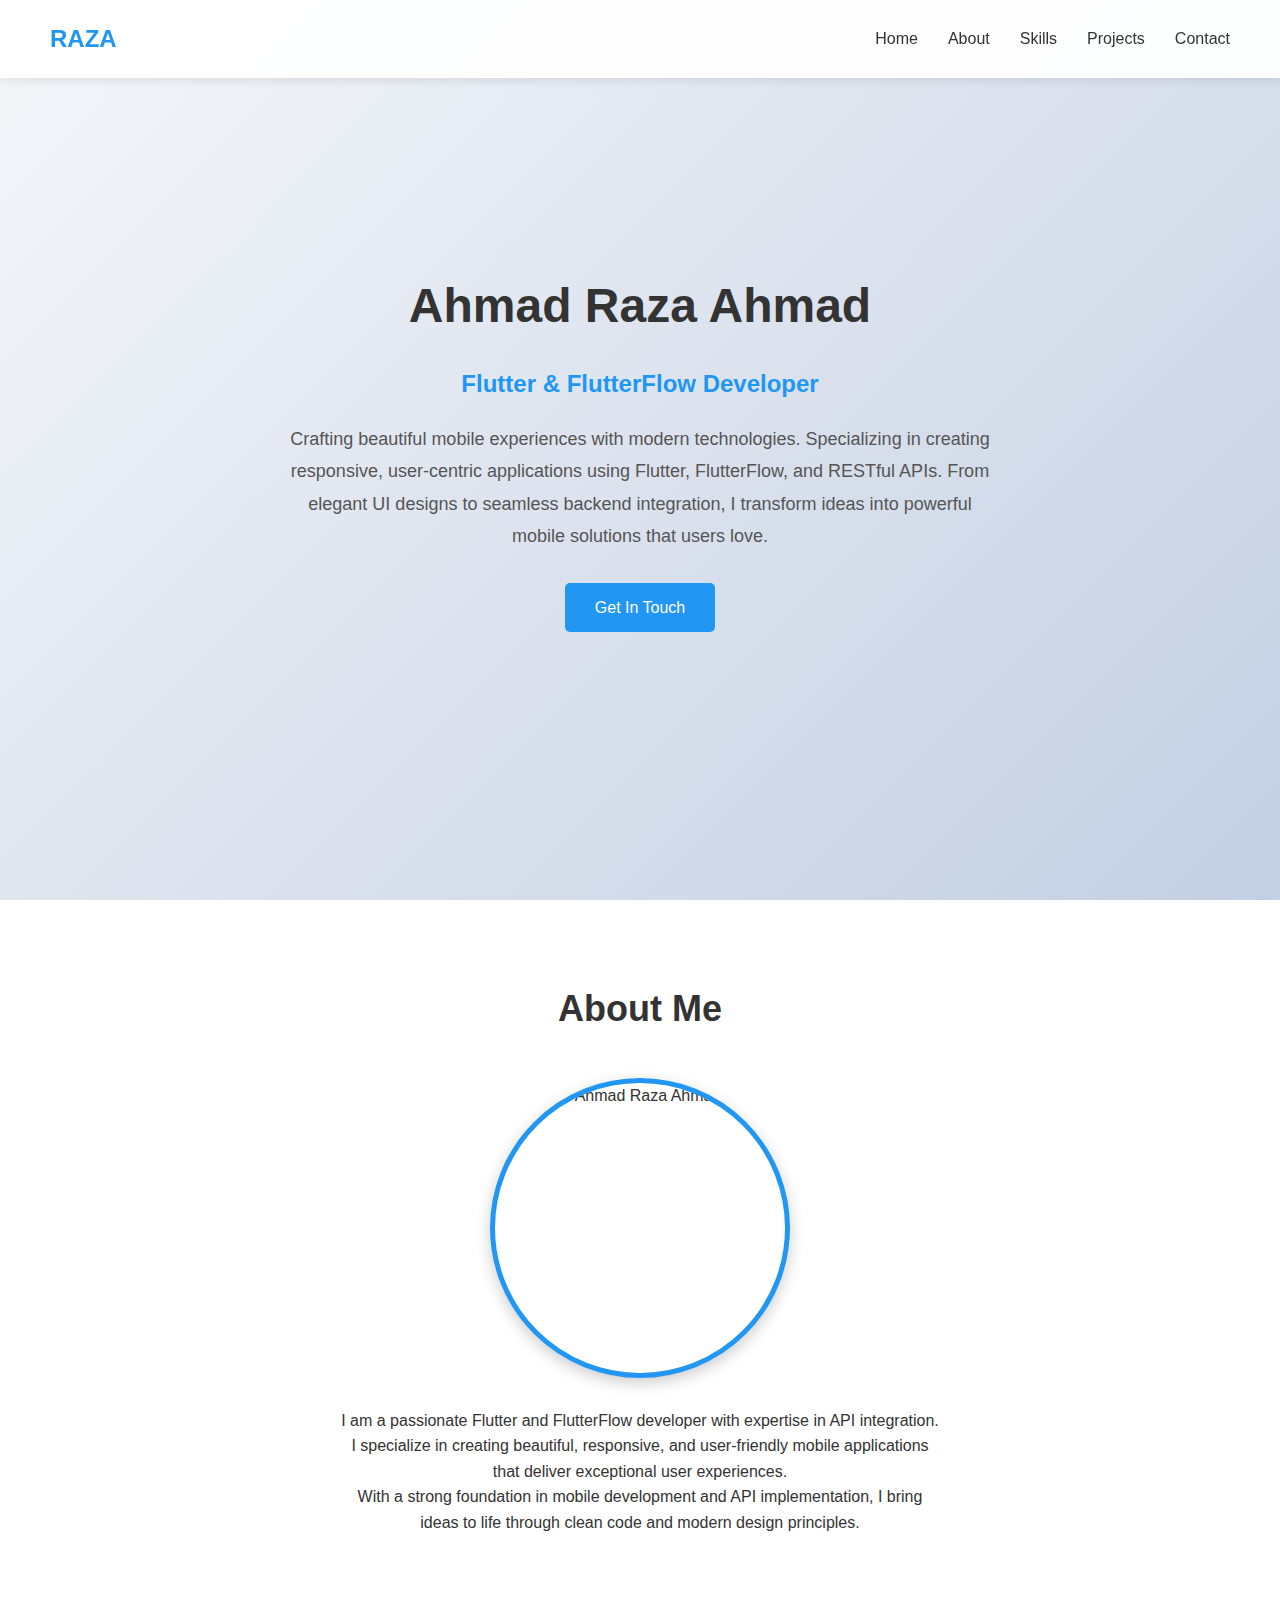
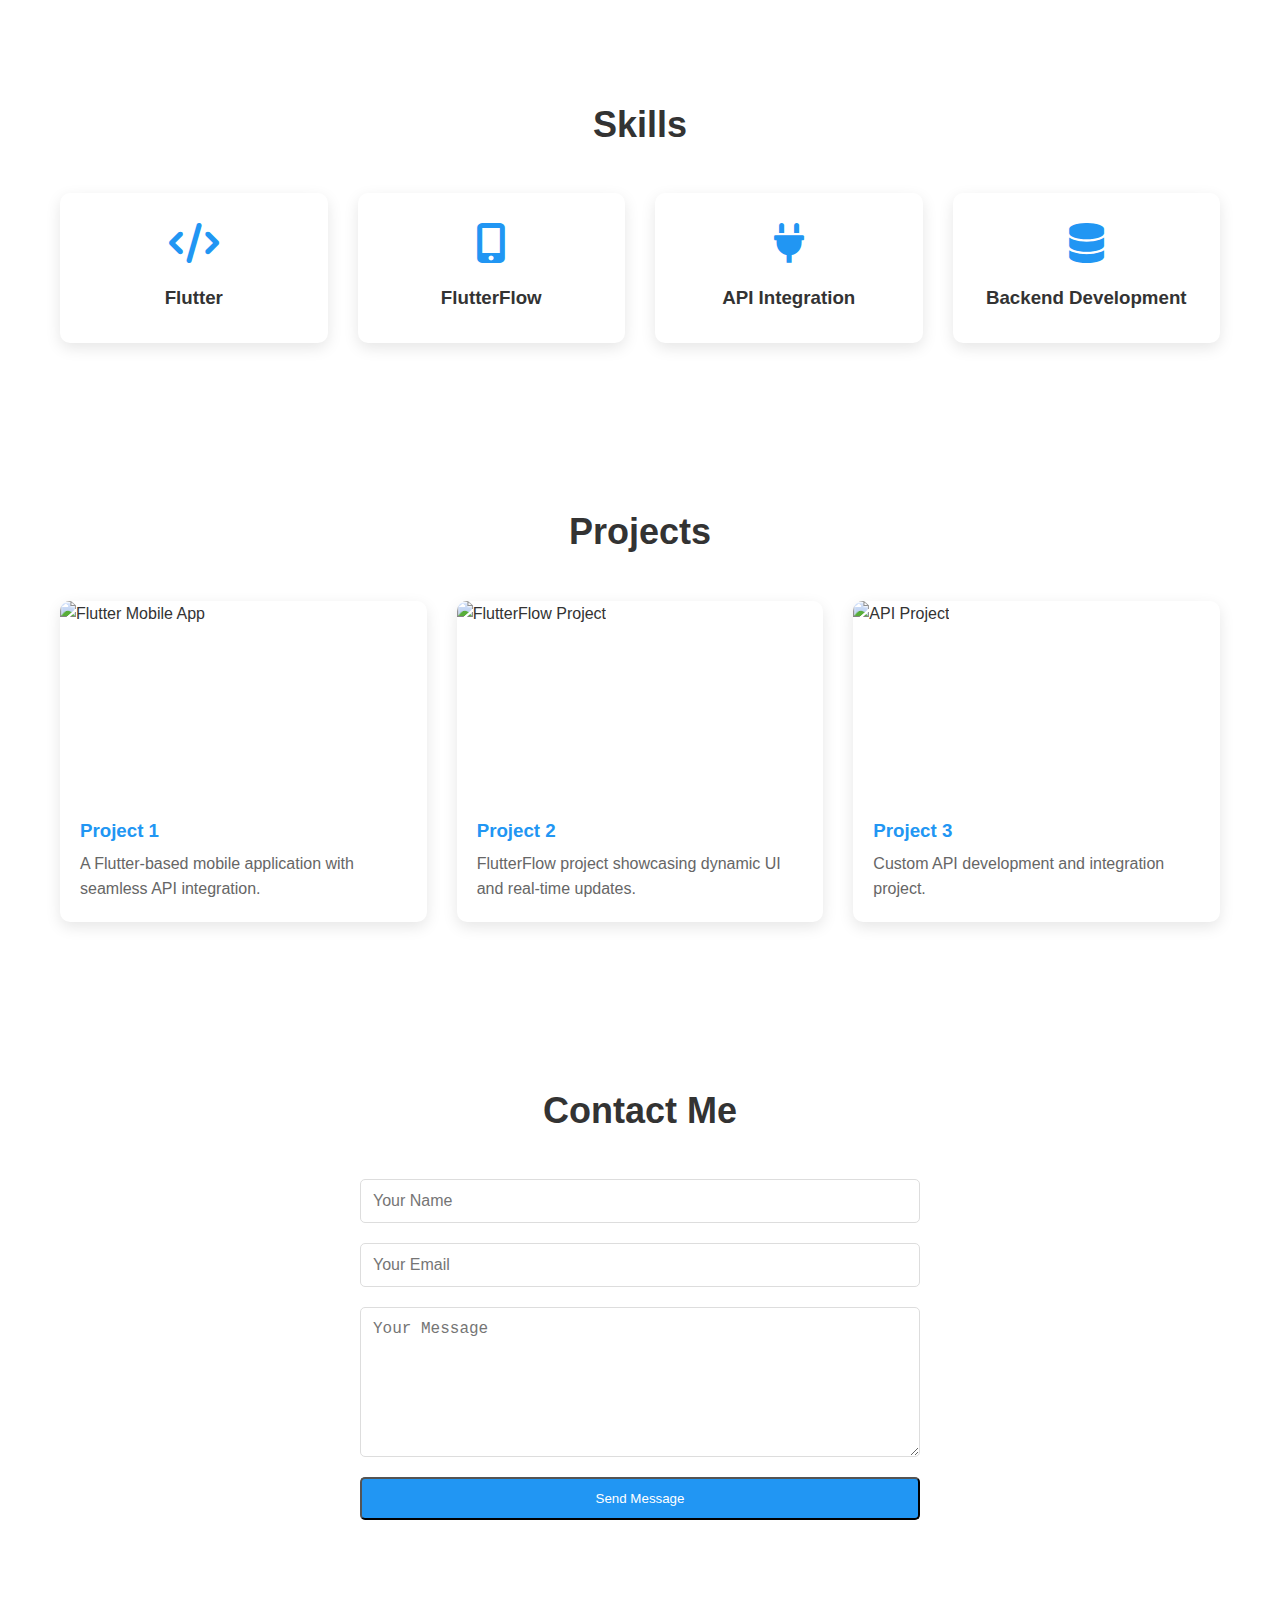
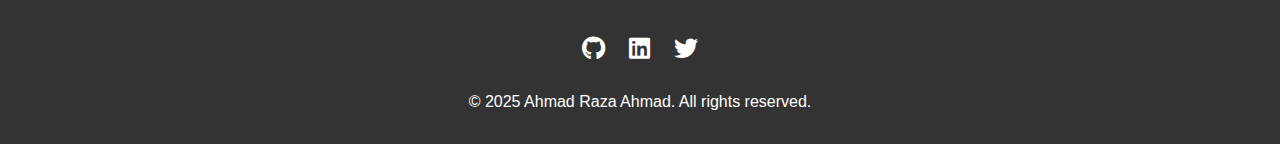
==== index.html @ 71ccba7c "ok updated" ====
<!DOCTYPE html>
<html lang="en">
<head>
    <meta charset="UTF-8">
    <meta name="viewport" content="width=device-width, initial-scale=1.0">
    <title>Ahmad Raza Ahmad - Flutter Developer</title>
    <link rel="stylesheet" href="style.css">
    <link rel="stylesheet" href="https://cdnjs.cloudflare.com/ajax/libs/font-awesome/6.0.0/css/all.min.css">
</head>
<body>
    <nav>
        <div class="logo">RAZA</div>
        <ul class="nav-links">
            <li><a href="#home">Home</a></li>
            <li><a href="#about">About</a></li>
            <li><a href="#skills">Skills</a></li>
            <li><a href="#projects">Projects</a></li>
            <li><a href="#contact">Contact</a></li>
        </ul>
        <div class="hamburger">
            <span></span>
            <span></span>
            <span></span>
        </div>
    </nav>

    <section id="home" class="hero">
        <div class="hero-content">
            <h1>Ahmad Raza Ahmad</h1>
            <h2>Flutter & FlutterFlow Developer</h2>
            <p>Crafting beautiful mobile experiences with modern technologies. Specializing in creating responsive, 
            user-centric applications using Flutter, FlutterFlow, and RESTful APIs. From elegant UI designs to 
            seamless backend integration, I transform ideas into powerful mobile solutions that users love.</p>
            <a href="#contact" class="cta-button">Get In Touch</a>
        </div>
    </section>

    <section id="about" class="about">
        <h2>About Me</h2>
        <div class="about-content">
            <div class="profile-image">
                <img src="https://cdn.pixabay.com/photo/2025/01/07/16/54/woman-9317323_640.jpg" alt="Ahmad Raza Ahmad" id="profile-pic">
            </div>
            <div class="about-text">
                <p>I am a passionate Flutter and FlutterFlow developer with expertise in API integration. I specialize in creating beautiful, responsive, and user-friendly mobile applications that deliver exceptional user experiences.</p>
                <p>With a strong foundation in mobile development and API implementation, I bring ideas to life through clean code and modern design principles.</p>
            </div>
        </div>
    </section>

    <section id="skills" class="skills">
        <h2>Skills</h2>
        <div class="skills-grid">
            <div class="skill-card">
                <i class="fas fa-code"></i>
                <h3>Flutter</h3>
            </div>
            <div class="skill-card">
                <i class="fas fa-mobile-alt"></i>
                <h3>FlutterFlow</h3>
            </div>
            <div class="skill-card">
                <i class="fas fa-plug"></i>
                <h3>API Integration</h3>
            </div>
            <div class="skill-card">
                <i class="fas fa-database"></i>
                <h3>Backend Development</h3>
            </div>
        </div>
    </section>

    <section id="projects" class="projects">
        <h2>Projects</h2>
        <div class="project-grid">
            <div class="project-card">
                <div class="project-image">
                    <img src="https://cdn.pixabay.com/photo/2020/03/19/21/25/workspace-4948837_1280.jpg" alt="Flutter Mobile App">
                </div>
                <h3>Project 1</h3>
                <p>A Flutter-based mobile application with seamless API integration.</p>
            </div>
            <div class="project-card">
                <div class="project-image">
                    <img src="https://cdn.pixabay.com/photo/2018/03/27/12/16/analytics-3265840_1280.jpg" alt="FlutterFlow Project">
                </div>
                <h3>Project 2</h3>
                <p>FlutterFlow project showcasing dynamic UI and real-time updates.</p>
            </div>
            <div class="project-card">
                <div class="project-image">
                    <img src="https://cdn.pixabay.com/photo/2021/01/21/14/44/laptop-5937580_1280.jpg" alt="API Project">
                </div>
                <h3>Project 3</h3>
                <p>Custom API development and integration project.</p>
            </div>
        </div>
    </section>

    <section id="contact" class="contact">
        <h2>Contact Me</h2>
        <div class="contact-content">
            <form id="contact-form">
                <input type="text" placeholder="Your Name" required>
                <input type="email" placeholder="Your Email" required>
                <textarea placeholder="Your Message" required></textarea>
                <button type="submit" class="cta-button">Send Message</button>
            </form>
        </div>
    </section>

    <footer>
        <div class="social-links">
            <a href="#" target="_blank"><i class="fab fa-github"></i></a>
            <a href="#" target="_blank"><i class="fab fa-linkedin"></i></a>
            <a href="#" target="_blank"><i class="fab fa-twitter"></i></a>
        </div>
        <p>&copy; 2025 Ahmad Raza Ahmad. All rights reserved.</p>
    </footer>

    <script src="script.js"></script>
</body>
</html>
---- style.css ----
/* Global Styles */
* {
    margin: 0;
    padding: 0;
    box-sizing: border-box;
}

:root {
    --primary-color: #2196F3;
    --secondary-color: #1976D2;
    --text-color: #333;
    --bg-color: #fff;
    --section-padding: 80px 0;
}

html {
    scroll-behavior: smooth;
}

body {
    font-family: 'Segoe UI', Tahoma, Geneva, Verdana, sans-serif;
    line-height: 1.6;
    color: var(--text-color);
}

/* Navigation */
nav {
    position: fixed;
    width: 100%;
    padding: 20px 50px;
    background: rgba(255, 255, 255, 0.95);
    display: flex;
    justify-content: space-between;
    align-items: center;
    z-index: 1000;
    box-shadow: 0 2px 10px rgba(0, 0, 0, 0.1);
}

.logo {
    font-size: 24px;
    font-weight: bold;
    color: var(--primary-color);
}

.nav-links {
    display: flex;
    list-style: none;
    gap: 30px;
}

.nav-links a {
    text-decoration: none;
    color: var(--text-color);
    font-weight: 500;
    transition: color 0.3s;
}

.nav-links a:hover {
    color: var(--primary-color);
}

.hamburger {
    display: none;
    flex-direction: column;
    gap: 5px;
    cursor: pointer;
}

.hamburger span {
    width: 25px;
    height: 3px;
    background: var(--text-color);
    transition: 0.3s;
}

/* Hero Section */
.hero {
    height: 100vh;
    display: flex;
    align-items: center;
    justify-content: center;
    text-align: center;
    background: linear-gradient(135deg, #f5f7fa 0%, #c3cfe2 100%);
}

.hero-content {
    max-width: 800px;
    padding: 0 20px;
}

.hero h1 {
    font-size: 48px;
    margin-bottom: 20px;
    color: var(--text-color);
}

.hero h2 {
    font-size: 24px;
    color: var(--primary-color);
    margin-bottom: 20px;
}

.hero p {
    font-size: 18px;
    line-height: 1.8;
    color: #555;
    margin-bottom: 30px;
    max-width: 700px;
    margin-left: auto;
    margin-right: auto;
}

.cta-button {
    display: inline-block;
    padding: 12px 30px;
    background: var(--primary-color);
    color: white;
    text-decoration: none;
    border-radius: 5px;
    transition: background 0.3s;
}

.cta-button:hover {
    background: var(--secondary-color);
}

/* Sections */
section {
    padding: var(--section-padding);
}

section h2 {
    text-align: center;
    font-size: 36px;
    margin-bottom: 40px;
}

/* About Section */
.about-content {
    max-width: 800px;
    margin: 0 auto;
    text-align: center;
    display: flex;
    flex-direction: column;
    align-items: center;
    gap: 30px;
}

.profile-image {
    width: 300px;
    height: 300px;
    border-radius: 50%;
    overflow: hidden;
    box-shadow: 0 5px 15px rgba(0, 0, 0, 0.2);
    border: 5px solid var(--primary-color);
}

.profile-image img {
    width: 100%;
    height: 100%;
    object-fit: cover;
    transition: transform 0.3s ease;
}

.profile-image img:hover {
    transform: scale(1.05);
}

.about-text {
    max-width: 600px;
}

/* Skills Section */
.skills-grid {
    display: grid;
    grid-template-columns: repeat(auto-fit, minmax(200px, 1fr));
    gap: 30px;
    max-width: 1200px;
    margin: 0 auto;
    padding: 0 20px;
}

.skill-card {
    text-align: center;
    padding: 30px;
    background: white;
    border-radius: 10px;
    box-shadow: 0 5px 15px rgba(0, 0, 0, 0.1);
    transition: transform 0.3s;
}

.skill-card:hover {
    transform: translateY(-5px);
}

.skill-card i {
    font-size: 40px;
    color: var(--primary-color);
    margin-bottom: 20px;
}

/* Projects Section */
.project-grid {
    display: grid;
    grid-template-columns: repeat(auto-fit, minmax(300px, 1fr));
    gap: 30px;
    max-width: 1200px;
    margin: 0 auto;
    padding: 0 20px;
}

.project-card {
    background: white;
    border-radius: 10px;
    overflow: hidden;
    box-shadow: 0 5px 15px rgba(0, 0, 0, 0.1);
    transition: transform 0.3s;
}

.project-card:hover {
    transform: translateY(-5px);
}

.project-image {
    height: 200px;
    overflow: hidden;
}

.project-image img {
    width: 100%;
    height: 100%;
    object-fit: cover;
    transition: transform 0.3s ease;
}

.project-card:hover .project-image img {
    transform: scale(1.1);
}

.project-card h3 {
    color: var(--primary-color);
    padding: 15px 20px 5px;
}

.project-card p {
    padding: 0 20px 20px;
    color: #666;
}

/* Contact Section */
.contact-content {
    max-width: 600px;
    margin: 0 auto;
    padding: 0 20px;
}

form {
    display: flex;
    flex-direction: column;
    gap: 20px;
}

input, textarea {
    padding: 12px;
    border: 1px solid #ddd;
    border-radius: 5px;
    font-size: 16px;
}

textarea {
    height: 150px;
    resize: vertical;
}

/* Footer */
footer {
    background: #333;
    color: white;
    text-align: center;
    padding: 30px 0;
}

.social-links {
    margin-bottom: 20px;
}

.social-links a {
    color: white;
    font-size: 24px;
    margin: 0 10px;
    transition: color 0.3s;
}

.social-links a:hover {
    color: var(--primary-color);
}

/* Responsive Design */
@media (max-width: 768px) {
    nav {
        padding: 20px;
    }

    .nav-links {
        display: none;
        position: absolute;
        top: 70px;
        left: 0;
        width: 100%;
        background: white;
        flex-direction: column;
        text-align: center;
        padding: 20px 0;
    }

    .nav-links.active {
        display: flex;
    }

    .hamburger {
        display: flex;
    }

    .hero h1 {
        font-size: 36px;
    }

    .hero h2 {
        font-size: 20px;
    }

    .profile-image {
        width: 200px;
        height: 200px;
    }
}
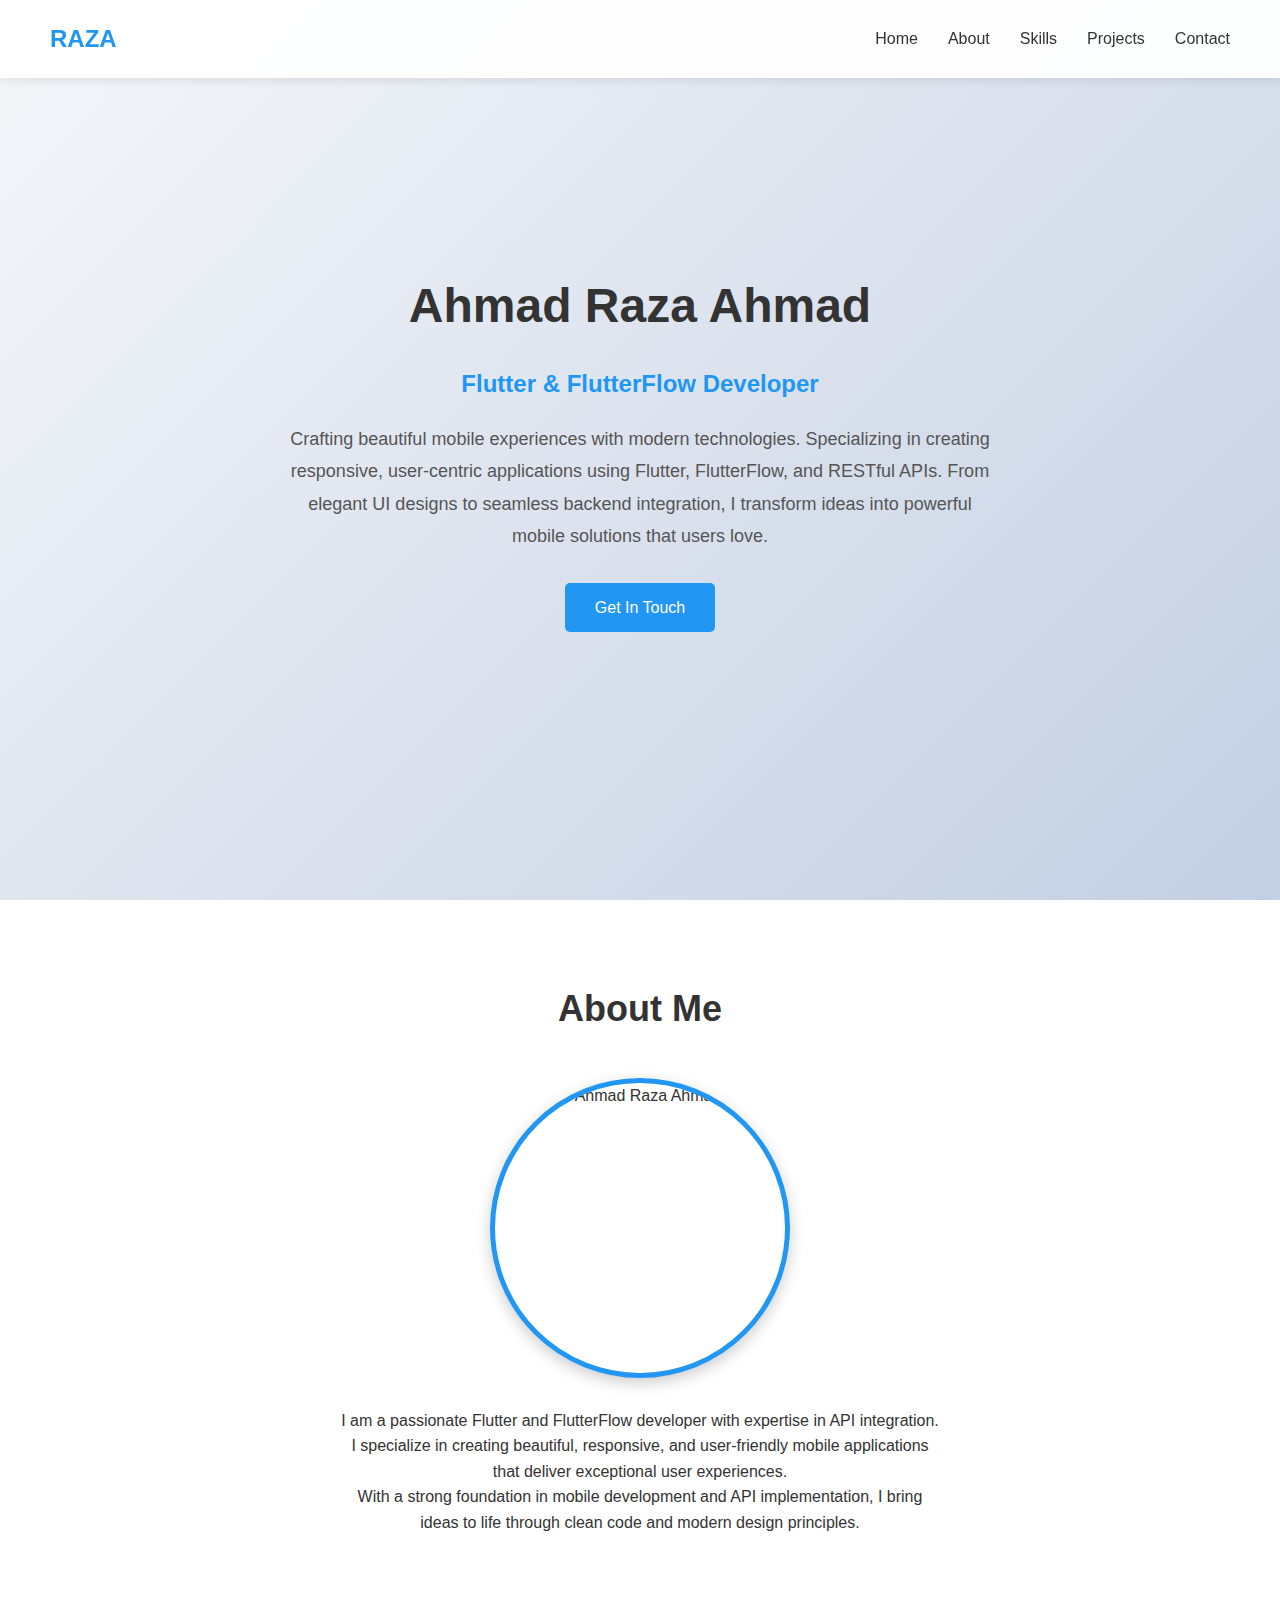
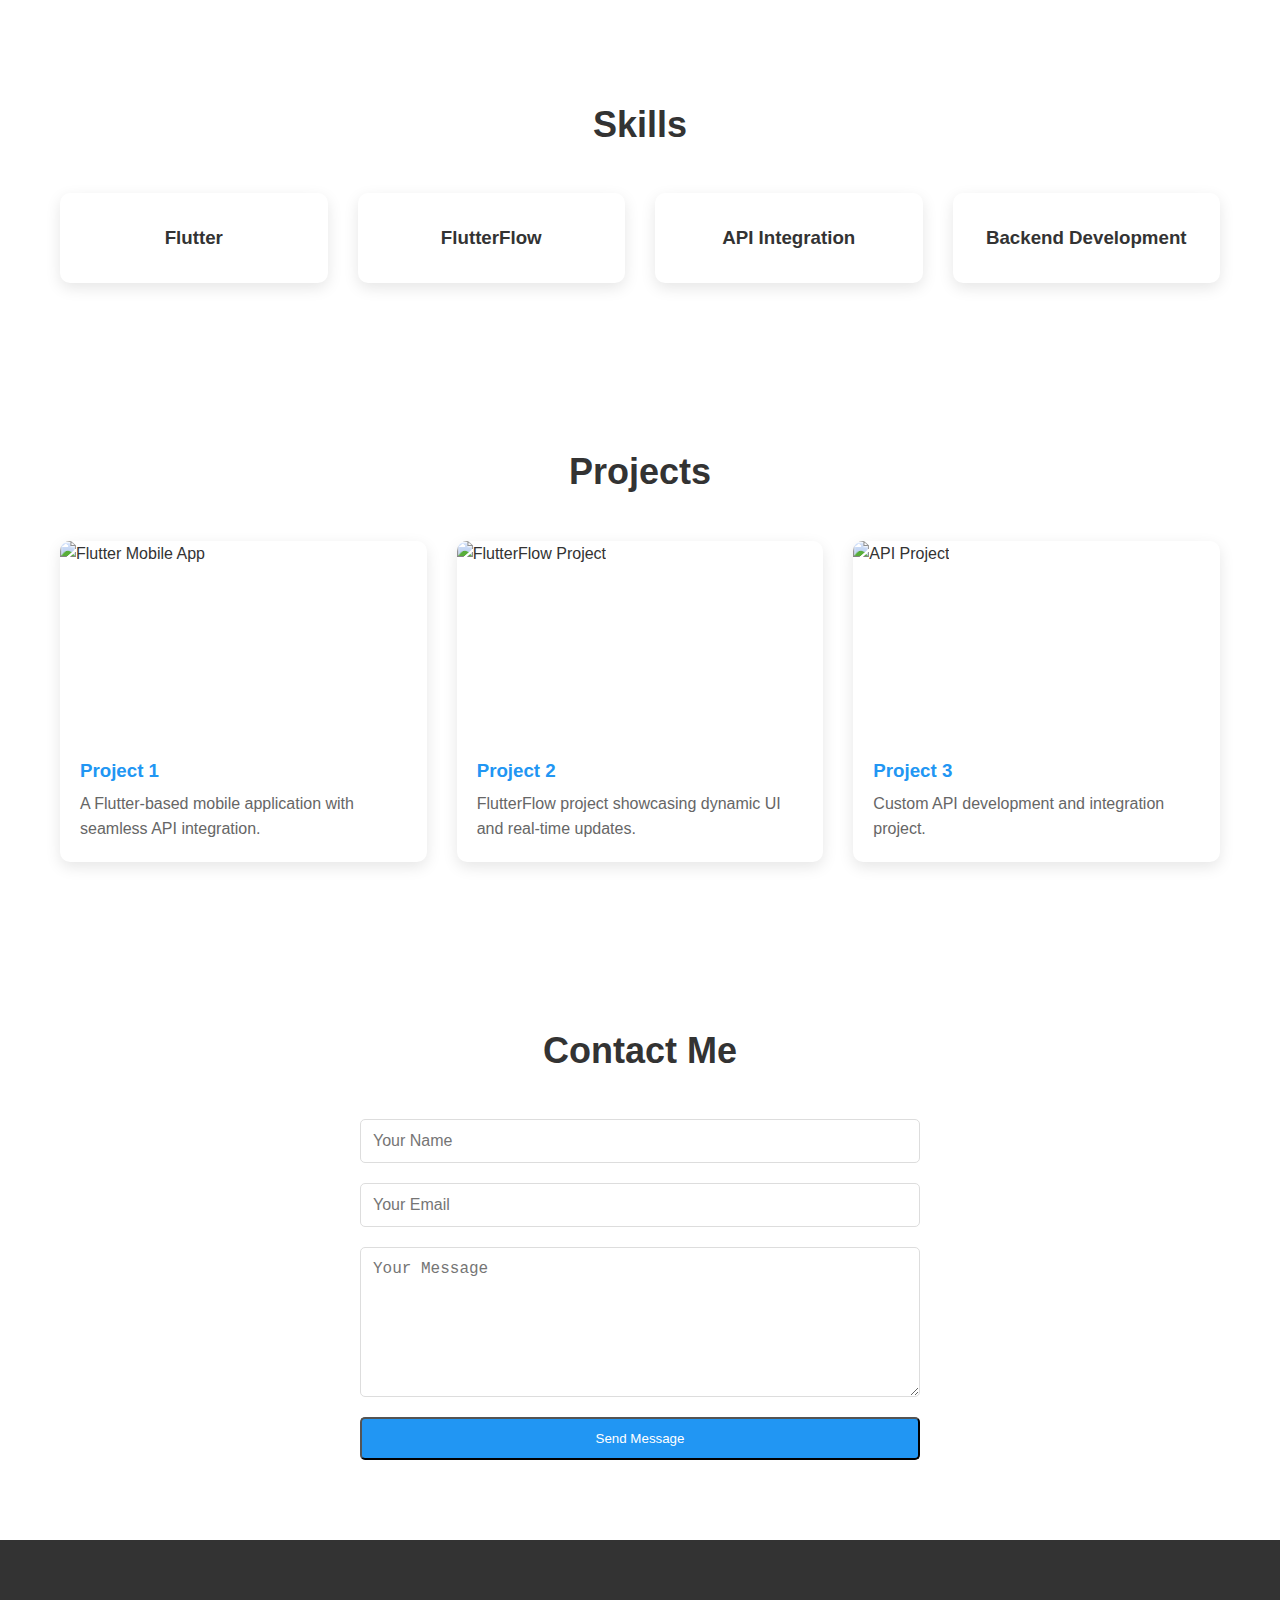
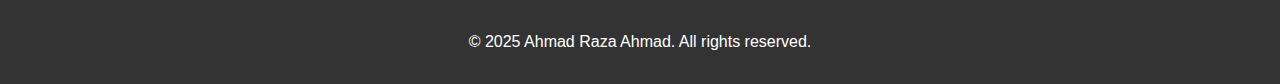
==== commit 5147d694: "Update index.html" ====
--- a/index.html
+++ b/index.html
@@ -5,7 +5,7 @@
     <meta name="viewport" content="width=device-width, initial-scale=1.0">
     <title>Ahmad Raza Ahmad - Flutter Developer</title>
     <link rel="stylesheet" href="style.css">
-    <link rel="stylesheet" href="https://cdnjs.cloudflare.com/ajax/libs/font-awesome/6.0.0/css/all.min.css">
+    <link rel="stylesheet" href="https://freeimage.host/i/2P6OGKQ">
 </head>
 <body>
     <nav>
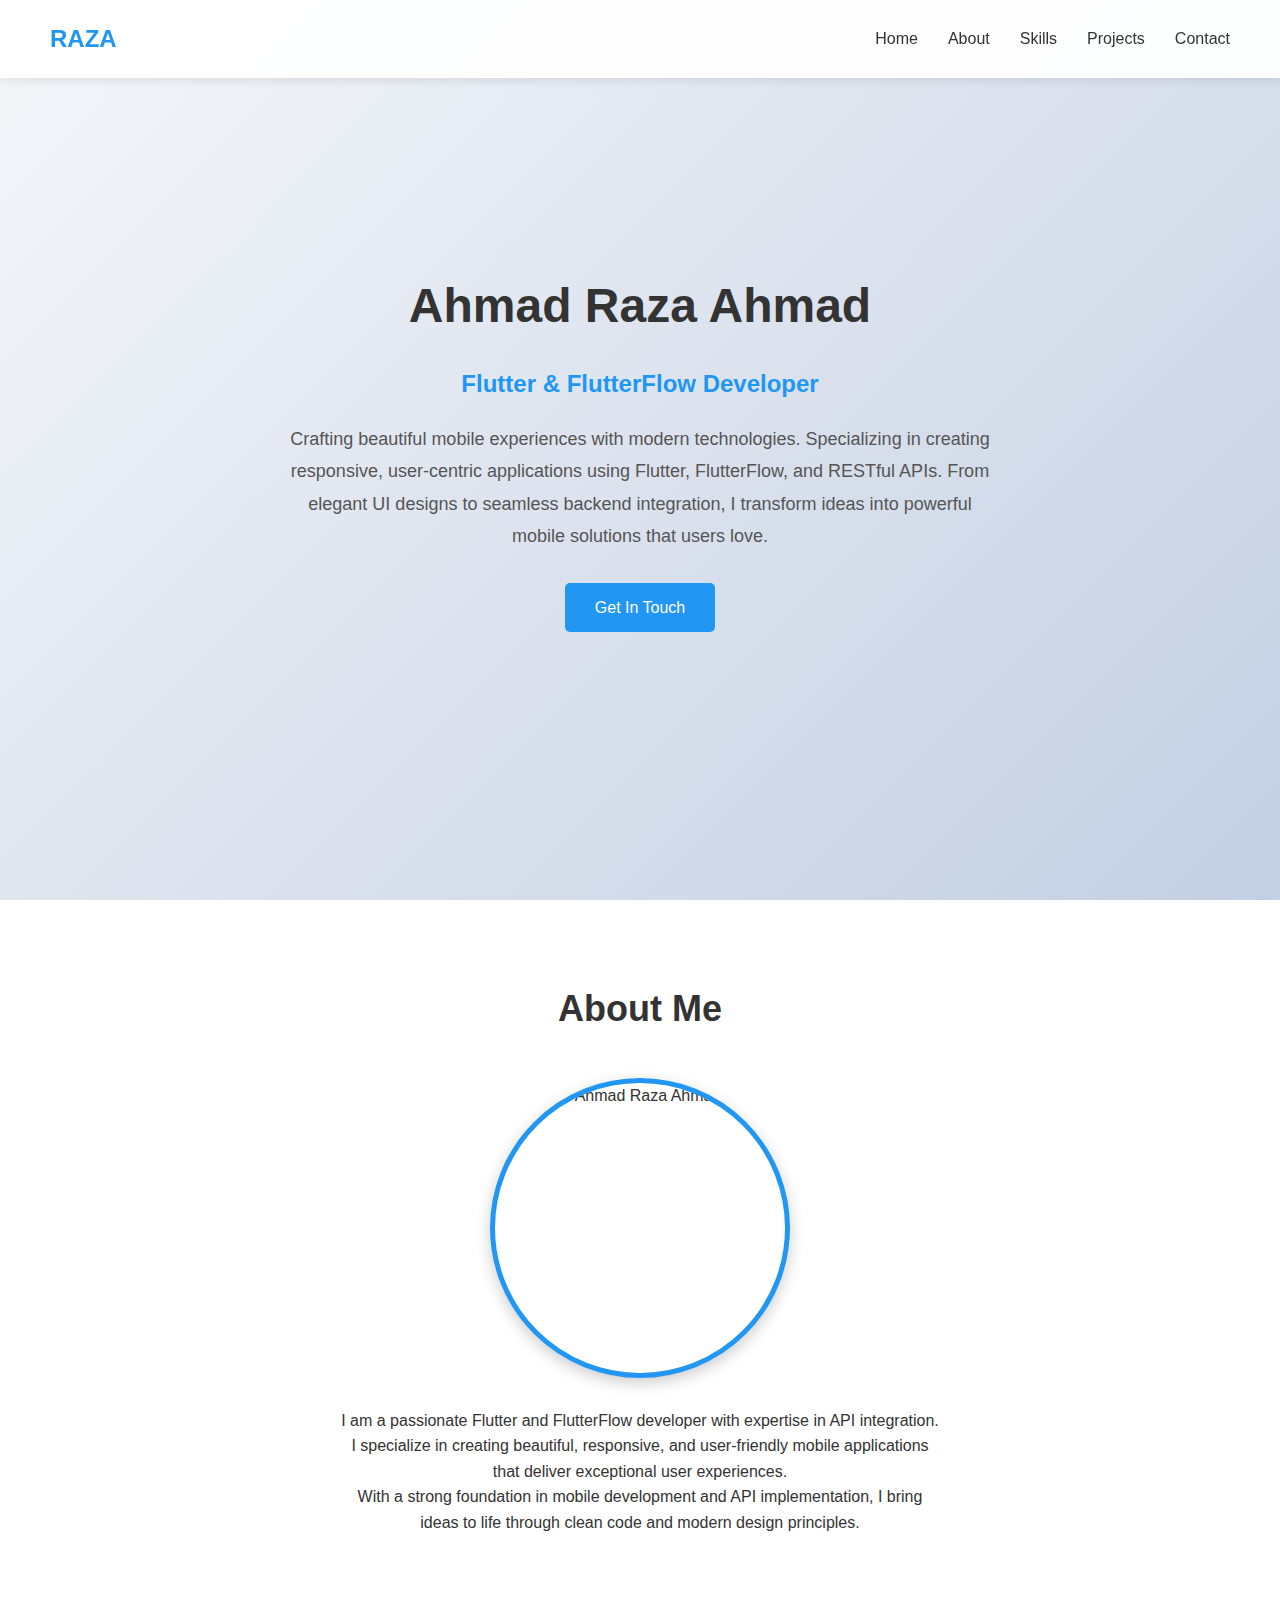
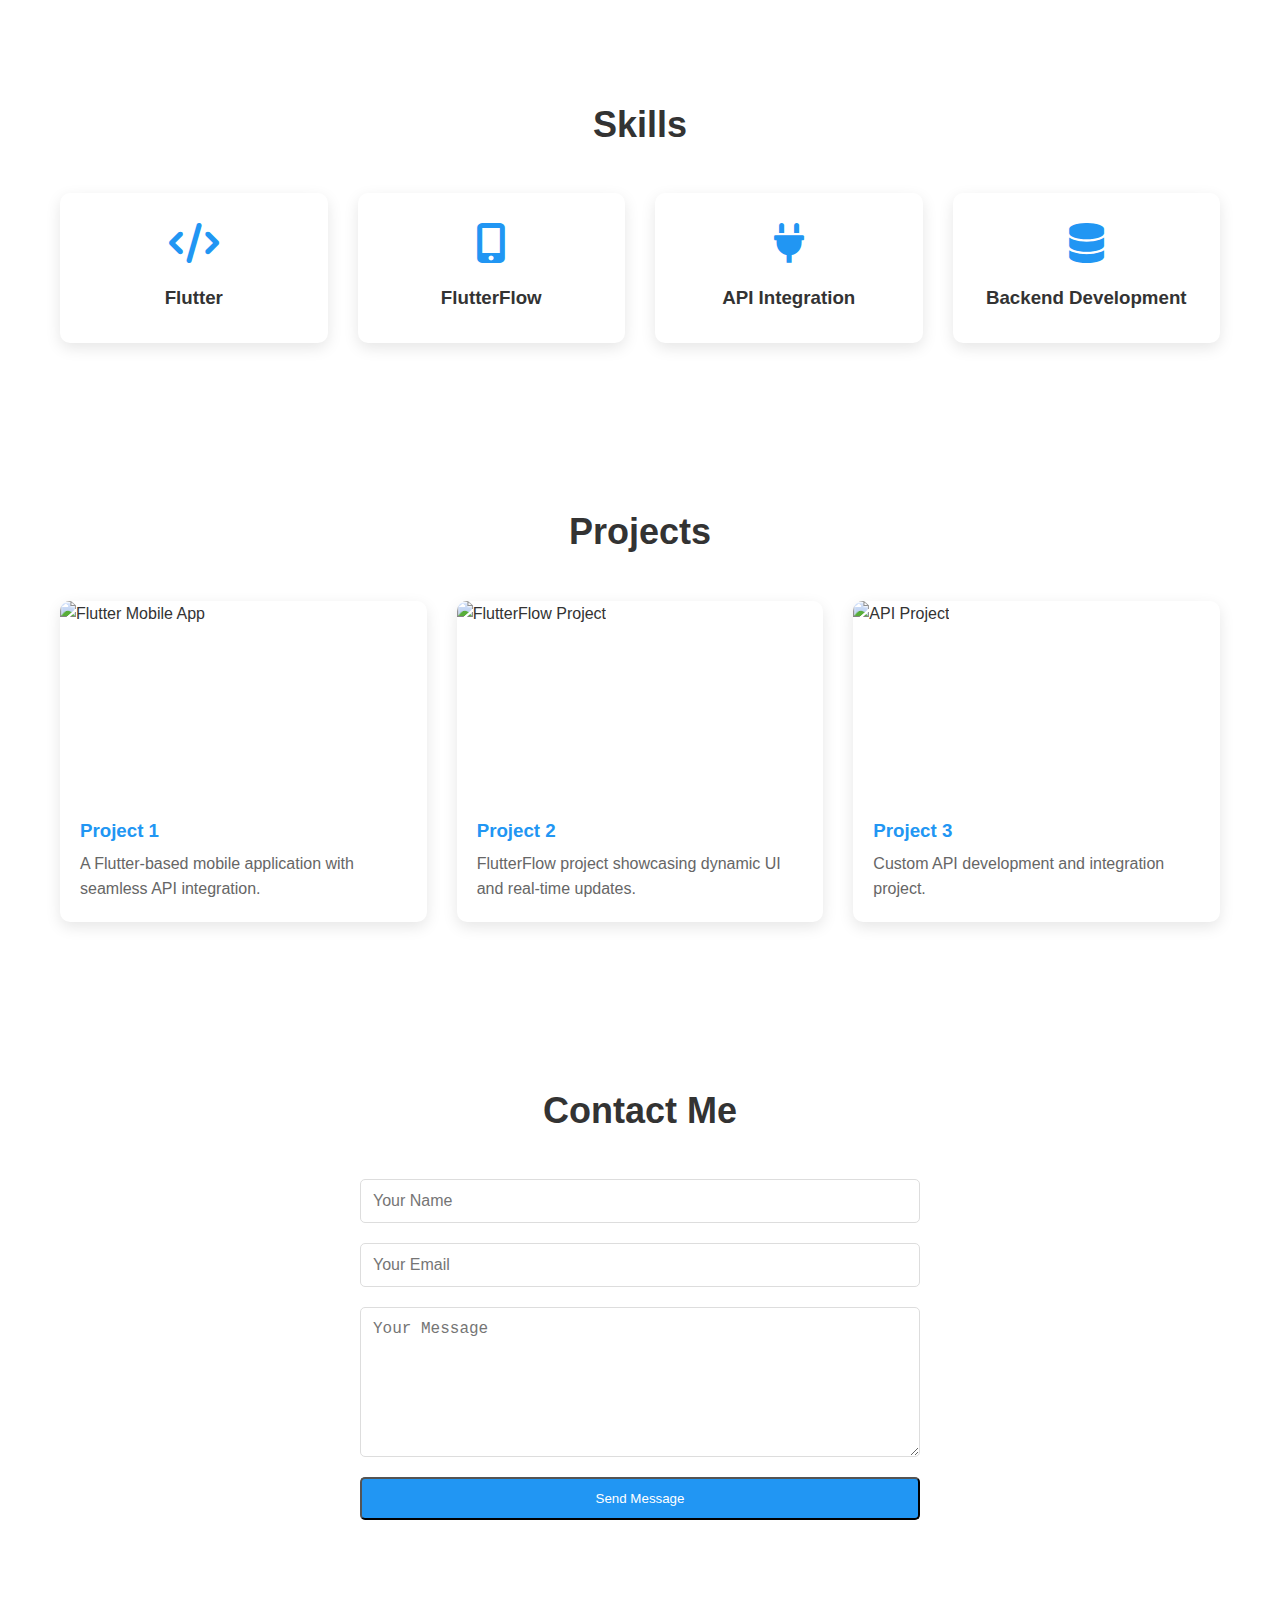
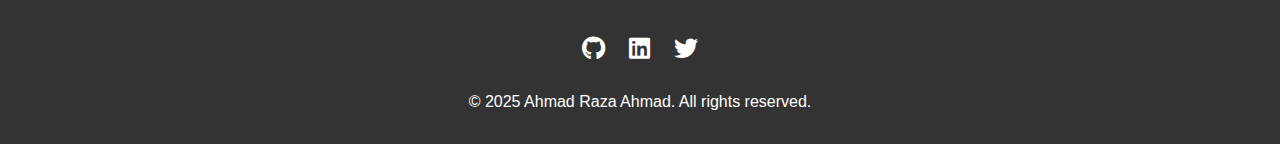
==== commit ee9192de: "Update index.html" ====
--- a/index.html
+++ b/index.html
@@ -5,7 +5,7 @@
     <meta name="viewport" content="width=device-width, initial-scale=1.0">
     <title>Ahmad Raza Ahmad - Flutter Developer</title>
     <link rel="stylesheet" href="style.css">
-    <link rel="stylesheet" href="https://freeimage.host/i/2P6OGKQ">
+    <link rel="stylesheet" href="https://cdnjs.cloudflare.com/ajax/libs/font-awesome/6.0.0/css/all.min.css">
 </head>
 <body>
     <nav>
@@ -39,7 +39,7 @@
         <h2>About Me</h2>
         <div class="about-content">
             <div class="profile-image">
-                <img src="https://cdn.pixabay.com/photo/2025/01/07/16/54/woman-9317323_640.jpg" alt="Ahmad Raza Ahmad" id="profile-pic">
+                <img src="https://freeimage.host/i/2P6OGKQ" alt="Ahmad Raza Ahmad" id="profile-pic">
             </div>
             <div class="about-text">
                 <p>I am a passionate Flutter and FlutterFlow developer with expertise in API integration. I specialize in creating beautiful, responsive, and user-friendly mobile applications that deliver exceptional user experiences.</p>
